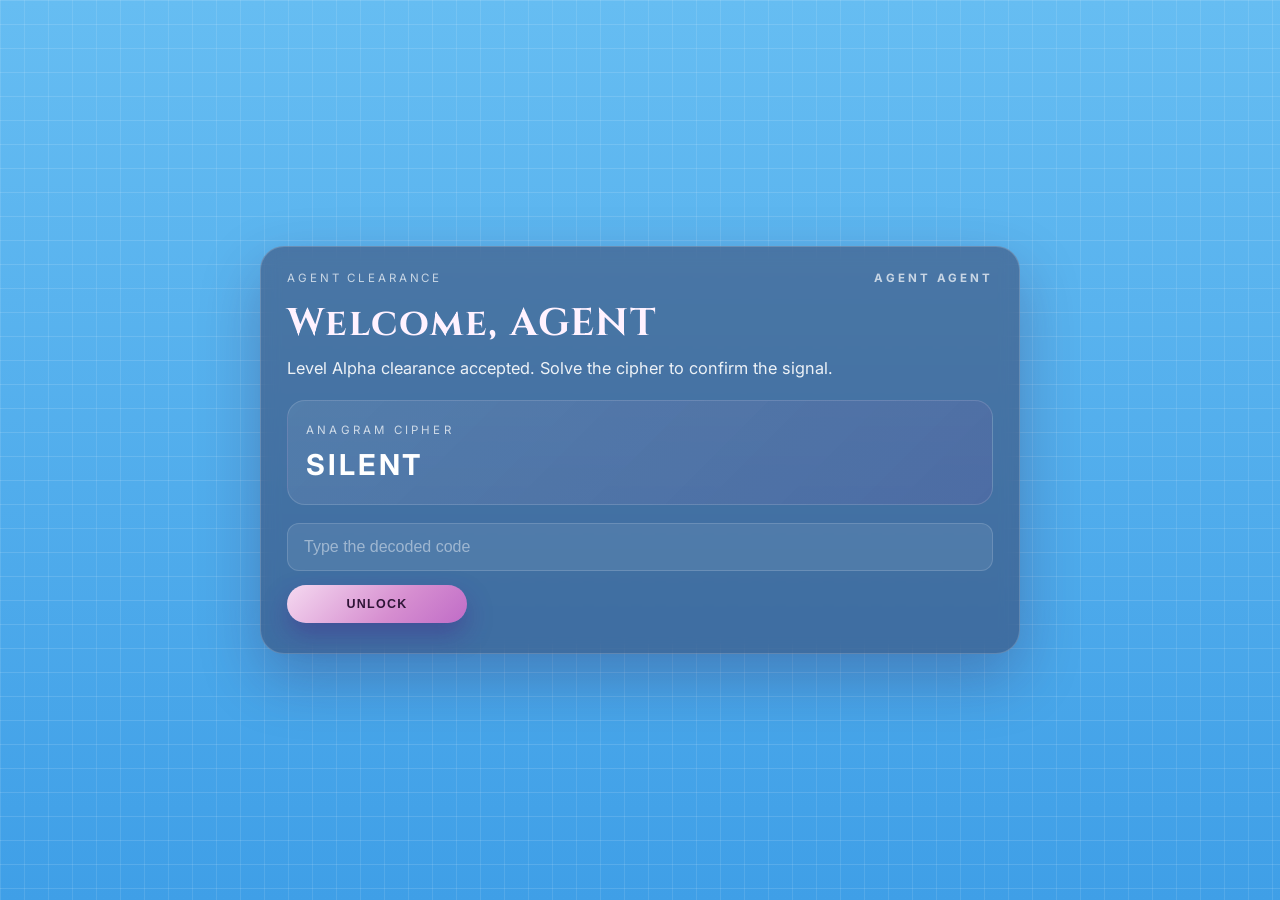
==== cipher.html @ 0b674626 "Finalize the flow as Name + clearance form → hand scan → final anagram cipher page, matching the spy" ====
<!DOCTYPE html>
<html lang="en">
  <head>
    <meta charset="UTF-8" />
    <meta name="viewport" content="width=device-width, initial-scale=1.0" />
    <title>Secret Cipher</title>
    <link rel="preconnect" href="https://fonts.googleapis.com" />
    <link rel="preconnect" href="https://fonts.gstatic.com" crossorigin />
    <link href="https://fonts.googleapis.com/css2?family=Cinzel:wght@400;600;700&family=Inter:wght@400;500;600;700&display=swap" rel="stylesheet" />
    <link rel="stylesheet" href="styles.css" />
  </head>
  <body class="mission-page">
    <main class="mission-panel">
      <div class="mission-top">
        <span>Agent Clearance</span>
        <strong id="agentBadge">AGENT</strong>
      </div>

      <h1 class="mission-header" id="missionTitle">Welcome</h1>
      <p class="mission-copy" id="missionCopy">Access granted. Solve the cipher and confirm the code.</p>

      <section class="code-card">
        <span class="code-label">Anagram Cipher</span>
        <div class="anagram-box" id="anagramText">SILENT</div>
      </section>

      <form class="challenge-form" id="cipherForm">
        <input id="codeInput" type="text" maxlength="20" placeholder="Type the decoded code" aria-label="Secret code" />
        <button type="submit">Unlock</button>
      </form>

      <div class="success-text" id="successText">ACCESS VERIFIED — CODE: LISTEN</div>
    </main>

    <script src="cipher.js"></script>
  </body>
</html>
---- styles.css ----
:root {
  --sky: #7cd2ff;
  --sky-deep: #4db9eb;
  --shell-main: #d4a0d6;
  --shell-light: #f0c9f3;
  --shell-shadow: #b666b4;
  --shell-dark: #8a4e98;
  --powder-pink: #ef9dc8;
  --powder-coral: #ff7a57;
  --accent: #9ef7d7;
  --panel: rgba(35, 18, 40, 0.32);
  --panel-border: rgba(255, 255, 255, 0.18);
  --input-bg: rgba(255, 255, 255, 0.08);
  --text: #f7f3ff;
  --muted: rgba(255, 255, 255, 0.72);
}

* { box-sizing: border-box; }

html, body {
  margin: 0;
  min-height: 100%;
  height: 100%;
  font-family: "Inter", sans-serif;
  background: linear-gradient(180deg, var(--sky) 0%, var(--sky-deep) 100%);
  color: var(--text);
}

body {
  display: grid;
  place-items: center;
  overflow: hidden;
  background-image:
    linear-gradient(rgba(255,255,255,0.17) 1px, transparent 1px),
    linear-gradient(90deg, rgba(255,255,255,0.16) 1px, transparent 1px);
  background-size: 30px 30px;
}

.login-page, .scan-page {
  background: linear-gradient(180deg, var(--sky) 0%, var(--sky-deep) 100%);
}

.login-shell {
  width: min(92vw, 540px);
  padding: 32px 28px 30px;
  border-radius: 24px;
  background: rgba(39, 18, 43, 0.34);
  border: 1px solid rgba(255,255,255,0.14);
  box-shadow: 0 24px 60px rgba(49, 17, 64, 0.28);
  backdrop-filter: blur(8px);
}

.seal {
  display: inline-block;
  margin-bottom: 10px;
  letter-spacing: 0.28rem;
  font-size: 0.72rem;
  font-weight: 700;
  color: rgba(255,255,255,0.72);
}

h1 {
  margin: 0;
  font-family: "Cinzel", serif;
  font-size: clamp(1.8rem, 2.8vw, 3rem);
  letter-spacing: 0.08rem;
  color: #f8e8ff;
}

.agent-form {
  display: grid;
  gap: 18px;
  margin-top: 24px;
}

.field-row {
  display: grid;
  gap: 8px;
}

label {
  font-size: 0.68rem;
  letter-spacing: 0.14rem;
  text-transform: uppercase;
  color: rgba(255,255,255,0.78);
}

input, select {
  width: 100%;
  background: var(--input-bg);
  border: 1px solid rgba(255,255,255,0.16);
  border-radius: 12px;
  color: var(--text);
  padding: 12px 14px;
  font-size: 1rem;
  outline: none;
}

input::placeholder { color: rgba(255,255,255,0.45); }

.primary-btn {
  appearance: none;
  border: none;
  border-radius: 999px;
  background: linear-gradient(135deg, #f5d9f0, #d68ed0 60%, #c06cc7);
  color: #2f1537;
  font-weight: 700;
  letter-spacing: 0.08rem;
  text-transform: uppercase;
  padding: 12px 20px;
  font-size: 0.78rem;
  cursor: pointer;
  box-shadow: 0 12px 26px rgba(73, 20, 128, 0.35);
}

.scene {
  position: relative;
  width: min(92vw, 1000px);
  height: min(92vh, 760px);
  display: flex;
  align-items: center;
  justify-content: center;
}

.compact-shell {
  position: relative;
  width: min(72vw, 640px);
  height: min(62vw, 620px);
  max-height: 620px;
  border-radius: 50% 50% 52% 48% / 50% 50% 45% 45%;
  background: linear-gradient(135deg, #f0c9f3 0%, #d4a0d6 24%, #b666b4 58%, #8a4e98 100%);
  box-shadow:
    0 30px 60px rgba(65, 18, 72, 0.42),
    inset 0 0 0 10px rgba(255,255,255,0.15),
    inset 0 -16px 24px rgba(89, 39, 102, 0.3);
  transform: rotate(-10deg);
}

.compact-shell::before,
.compact-shell::after {
  content: "";
  position: absolute;
  inset: 18px;
  border-radius: 50%;
  border: 10px solid rgba(255,255,255,0.08);
  pointer-events: none;
}

.compact-lid {
  position: absolute;
  inset: 12% 15% 36% 15%;
  border-radius: 50%;
  background: linear-gradient(180deg, rgba(232,160,255,0.2), rgba(118,61,130,0.35));
  border: 3px solid rgba(118, 61, 130, 0.5);
  z-index: 2;
  pointer-events: none;
}

.compact-glow {
  position: absolute;
  inset: 22% 16% 26% 16%;
  border-radius: 50%;
  background: rgba(255,255,255,0.08);
  filter: blur(12px);
  z-index: 1;
  pointer-events: none;
}

.compact-face {
  position: absolute;
  inset: 18% 9% 30% 9%;
  display: grid;
  place-items: center;
  border-radius: 50%;
  background: linear-gradient(180deg, rgba(255,255,255,0.12), rgba(39,24,51,0.18));
  box-shadow: inset 0 0 0 10px rgba(255,255,255,0.1), inset 0 -16px 18px rgba(45,16,61,0.22);
  overflow: hidden;
  z-index: 3;
}

.mirror-frame {
  position: relative;
  width: 82%;
  height: 72%;
  border-radius: 50%;
  background: linear-gradient(135deg, rgba(64,169,230,0.14), rgba(19,42,68,0.3));
  border: 10px solid rgba(198,123,221,0.8);
  box-shadow: inset 0 0 0 10px rgba(255,255,255,0.1), 0 0 24px rgba(255,255,255,0.08);
  overflow: hidden;
}

#camera,
#handCanvas {
  position: absolute;
  inset: 0;
  width: 100%;
  height: 100%;
  object-fit: cover;
  border-radius: 50%;
  background: rgba(0,0,0,0.08);
}

#camera {
  filter: saturate(1.2) contrast(1.1) brightness(0.9);
  transform: scaleX(-1);
}

#handCanvas {
  z-index: 2;
  pointer-events: none;
}

.scan-ring {
  position: absolute;
  inset: 10% 14%;
  border-radius: 50%;
  border: 2px solid rgba(255,255,255,0.38);
  box-shadow: inset 0 0 0 5px rgba(255,255,255,0.08);
  z-index: 3;
  pointer-events: none;
}

.status-strip {
  position: absolute;
  left: 50%;
  bottom: 14%;
  transform: translateX(-50%);
  display: inline-flex;
  align-items: center;
  gap: 8px;
  padding: 8px 16px;
  border-radius: 999px;
  background: rgba(5,16,24,0.42);
  border: 1px solid rgba(255,255,255,0.2);
  box-shadow: 0 0 18px rgba(120,241,204,0.25);
  z-index: 3;
  font-size: 0.72rem;
  letter-spacing: 0.16rem;
  font-weight: 600;
  color: rgba(255,255,255,0.9);
}

.status-dot {
  width: 10px;
  height: 10px;
  border-radius: 50%;
  background: var(--accent);
  box-shadow: 0 0 12px rgba(151,255,207,0.8);
}

.powder-pan {
  position: absolute;
  left: 18%;
  right: 18%;
  bottom: 11%;
  height: 30%;
  border-radius: 50% 50% 46% 46% / 63% 63% 34% 34%;
  background: linear-gradient(180deg, rgba(226,163,208,0.96), rgba(194,99,171,0.96));
  border: 8px solid rgba(135,54,126,0.45);
  box-shadow: inset 0 0 0 8px rgba(255,255,255,0.08);
  display: flex;
  align-items: center;
  justify-content: center;
  overflow: hidden;
  z-index: 4;
}

.scan-panel {
  display: grid;
  gap: 12px;
  width: min(260px, 80%);
  text-align: center;
}

button {
  appearance: none;
  border: none;
  border-radius: 999px;
  background: linear-gradient(135deg, #f5d9f0, #d68ed0 60%, #c06cc7);
  color: #2f1537;
  font-weight: 700;
  letter-spacing: 0.08rem;
  padding: 12px 22px;
  font-size: 0.78rem;
  text-transform: uppercase;
  cursor: pointer;
  box-shadow: 0 12px 26px rgba(73, 20, 128, 0.35);
}

button:hover {
  transform: translateY(-2px);
  box-shadow: 0 18px 28px rgba(73, 20, 128, 0.45);
}

button:active { transform: translateY(1px); }

.mission-page {
  display: grid;
  place-items: center;
  background-image:
    linear-gradient(rgba(255,255,255,0.12) 1px, transparent 1px),
    linear-gradient(90deg, rgba(255,255,255,0.1) 1px, transparent 1px),
    linear-gradient(180deg, #66bdf2 0%, #3f9fe7 100%);
  background-size: 24px 24px, 24px 24px, 100% 100%;
  overflow: auto;
}

.mission-panel {
  width: min(88vw, 760px);
  background: rgba(42, 18, 47, 0.38);
  border: 1px solid rgba(255,255,255,0.18);
  border-radius: 24px;
  padding: 24px 26px 30px;
  box-shadow: 0 24px 60px rgba(49, 17, 64, 0.28);
  backdrop-filter: blur(9px);
}

.mission-top {
  display: flex;
  justify-content: space-between;
  align-items: center;
  gap: 12px;
  letter-spacing: 0.18rem;
  font-size: 0.72rem;
  text-transform: uppercase;
  color: rgba(255,255,255,0.7);
}

.mission-header {
  margin-top: 18px;
  font-family: "Cinzel", serif;
  font-size: clamp(2.1rem, 3vw, 3.8rem);
  line-height: 1.1;
  letter-spacing: 0.08rem;
  color: #fff2ff;
}

.mission-copy {
  margin: 12px 0 0;
  font-size: 1.02rem;
  color: rgba(255,255,255,0.9);
}

.code-card {
  margin-top: 22px;
  border-radius: 18px;
  background: linear-gradient(135deg, rgba(255,255,255,0.08), rgba(133,81,169,0.16));
  border: 1px solid rgba(255,255,255,0.14);
  padding: 22px 18px;
}

.code-label {
  display: block;
  margin-bottom: 10px;
  letter-spacing: 0.2rem;
  text-transform: uppercase;
  font-size: 0.72rem;
  color: rgba(255,255,255,0.72);
}

.anagram-box {
  font-size: clamp(1.8rem, 2vw, 2.6rem);
  font-weight: 700;
  letter-spacing: 0.18rem;
  color: #fff;
  text-transform: uppercase;
}

.challenge-form {
  margin-top: 18px;
  display: grid;
  gap: 14px;
}

.challenge-form input {
  width: 100%;
  padding: 14px 16px;
  border-radius: 12px;
  border: 1px solid rgba(255,255,255,0.15);
  background: rgba(255,255,255,0.08);
  color: #fff;
  font-size: 1rem;
}

.challenge-form input::placeholder { color: rgba(255,255,255,0.45); }

.challenge-form button {
  width: fit-content;
  min-width: 180px;
}

.success-text {
  margin-top: 18px;
  padding: 12px 14px;
  border-radius: 12px;
  background: rgba(18, 70, 59, 0.35);
  border: 1px solid rgba(158,247,215,0.5);
  color: #d9fff1;
  display: none;
}

.success-text.visible { display: block; }

@media (max-width: 700px) {
  .scene {
    width: 100vw;
    height: 100vh;
    padding: 18px 12px 92px;
  }

  .compact-shell {
    width: min(90vw, 520px);
    height: min(88vw, 620px);
  }

  .powder-pan {
    left: 15%;
    right: 15%;
    bottom: 9%;
  }

  .login-shell {
    padding: 26px 20px 24px;
  }

  .mission-panel {
    padding: 20px 18px 24px;
  }

  .mission-top {
    flex-direction: column;
    align-items: flex-start;
  }
}
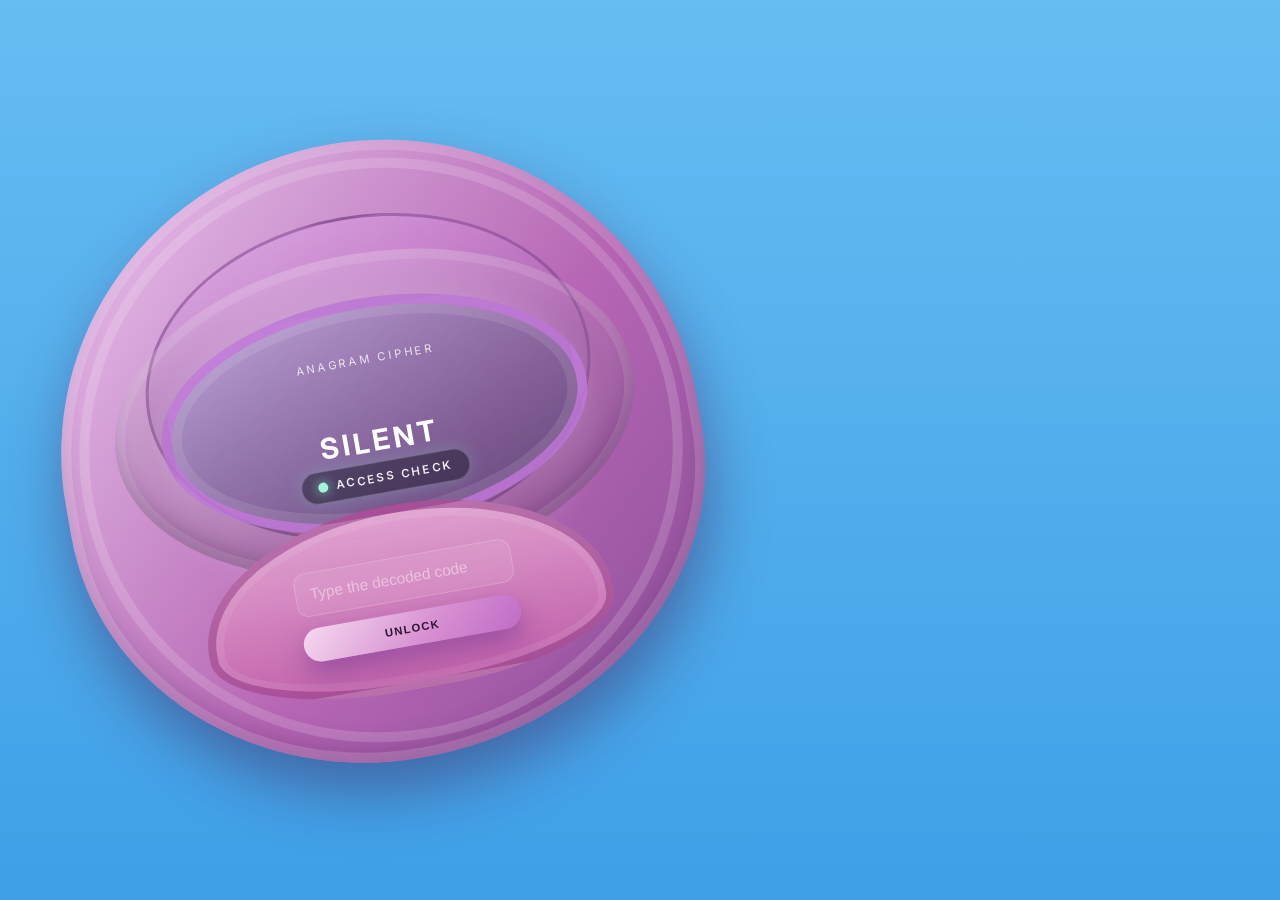
==== commit 2563ce7a: "Shift the solved cipher shell left and reveal the new mission on the right while preserving the same" ====
--- a/cipher.html
+++ b/cipher.html
@@ -10,26 +10,54 @@
     <link rel="stylesheet" href="styles.css" />
   </head>
   <body class="mission-page">
-    <main class="mission-panel">
-      <div class="mission-top">
-        <span>Agent Clearance</span>
-        <strong id="agentBadge">AGENT</strong>
-      </div>
+    <main class="mission-layout" id="missionLayout">
+      <section class="cipher-visual" aria-label="Cipher challenge panel">
+        <div class="compact-shell">
+          <div class="compact-lid"></div>
+          <div class="compact-glow"></div>
 
-      <h1 class="mission-header" id="missionTitle">Welcome</h1>
-      <p class="mission-copy" id="missionCopy">Access granted. Solve the cipher and confirm the code.</p>
+          <div class="compact-face">
+            <div class="mirror-frame">
+              <div class="scan-ring"></div>
+              <div class="cipher-display">
+                <span class="code-label">Anagram Cipher</span>
+                <div class="anagram-box" id="anagramText">SILENT</div>
+              </div>
+              <div class="status-strip">
+                <span class="status-dot"></span>
+                <span id="scanLabel">ACCESS CHECK</span>
+              </div>
+            </div>
+          </div>
 
-      <section class="code-card">
-        <span class="code-label">Anagram Cipher</span>
-        <div class="anagram-box" id="anagramText">SILENT</div>
+          <div class="powder-pan">
+            <form class="challenge-form" id="cipherForm">
+              <input id="codeInput" type="text" maxlength="20" placeholder="Type the decoded code" aria-label="Secret code" />
+              <button type="submit">Unlock</button>
+            </form>
+          </div>
+        </div>
       </section>
 
-      <form class="challenge-form" id="cipherForm">
-        <input id="codeInput" type="text" maxlength="20" placeholder="Type the decoded code" aria-label="Secret code" />
-        <button type="submit">Unlock</button>
-      </form>
+      <aside class="mission-panel mission-brief" id="missionBrief" aria-live="polite">
+        <div class="mission-top">
+          <span>Agent Clearance</span>
+          <strong id="agentBadge">AGENT</strong>
+        </div>
 
-      <div class="success-text" id="successText">ACCESS VERIFIED — CODE: LISTEN</div>
+        <h1 class="mission-header" id="missionTitle">Welcome</h1>
+        <p class="mission-copy" id="missionCopy">Access granted. Solve the cipher and confirm the code.</p>
+
+        <div class="success-text" id="successText">ACCESS VERIFIED — CODE: LISTEN</div>
+
+        <div class="briefing-box">
+          <h2>New Mission</h2>
+          <p>
+            Secure the encrypted courier before dawn. Maintain your disguise, avoid visual detection,
+            and extract the package without leaving a trace. The target is moving through the abandoned tower district at 02:17.
+          </p>
+        </div>
+      </aside>
     </main>
 
     <script src="cipher.js"></script>
--- a/styles.css
+++ b/styles.css
@@ -36,90 +36,39 @@
   background-size: 30px 30px;
 }
 
-.login-page, .scan-page {
-  background: linear-gradient(180deg, var(--sky) 0%, var(--sky-deep) 100%);
-}
-
-.login-shell {
-  width: min(92vw, 540px);
-  padding: 32px 28px 30px;
-  border-radius: 24px;
-  background: rgba(39, 18, 43, 0.34);
-  border: 1px solid rgba(255,255,255,0.14);
-  box-shadow: 0 24px 60px rgba(49, 17, 64, 0.28);
-  backdrop-filter: blur(8px);
-}
-
-.seal {
-  display: inline-block;
-  margin-bottom: 10px;
-  letter-spacing: 0.28rem;
-  font-size: 0.72rem;
-  font-weight: 700;
-  color: rgba(255,255,255,0.72);
-}
-
-h1 {
-  margin: 0;
-  font-family: "Cinzel", serif;
-  font-size: clamp(1.8rem, 2.8vw, 3rem);
-  letter-spacing: 0.08rem;
-  color: #f8e8ff;
-}
-
-.agent-form {
-  display: grid;
-  gap: 18px;
-  margin-top: 24px;
-}
-
-.field-row {
-  display: grid;
-  gap: 8px;
-}
-
-label {
-  font-size: 0.68rem;
-  letter-spacing: 0.14rem;
-  text-transform: uppercase;
-  color: rgba(255,255,255,0.78);
-}
-
-input, select {
-  width: 100%;
-  background: var(--input-bg);
-  border: 1px solid rgba(255,255,255,0.16);
-  border-radius: 12px;
-  color: var(--text);
-  padding: 12px 14px;
-  font-size: 1rem;
-  outline: none;
-}
-
-input::placeholder { color: rgba(255,255,255,0.45); }
-
-.primary-btn {
-  appearance: none;
-  border: none;
-  border-radius: 999px;
-  background: linear-gradient(135deg, #f5d9f0, #d68ed0 60%, #c06cc7);
-  color: #2f1537;
-  font-weight: 700;
-  letter-spacing: 0.08rem;
-  text-transform: uppercase;
-  padding: 12px 20px;
-  font-size: 0.78rem;
-  cursor: pointer;
-  box-shadow: 0 12px 26px rgba(73, 20, 128, 0.35);
-}
-
-.scene {
+.mission-page {
+  display: grid;
+  place-items: center;
+  overflow: auto;
+  background: linear-gradient(180deg, #66bdf2 0%, #3f9fe7 100%);
+}
+
+.mission-layout {
   position: relative;
-  width: min(92vw, 1000px);
-  height: min(92vh, 760px);
+  width: min(1200px, 92vw);
+  min-height: min(90vh, 760px);
   display: flex;
   align-items: center;
   justify-content: center;
+  gap: clamp(18px, 3vw, 54px);
+  transition: all 0.7s ease;
+}
+
+.mission-layout.is-solved {
+  justify-content: space-between;
+}
+
+.cipher-visual {
+  position: relative;
+  width: min(52vw, 560px);
+  min-width: 320px;
+  transition: transform 0.8s ease, opacity 0.8s ease, filter 0.8s ease;
+}
+
+.mission-layout.is-solved .cipher-visual {
+  transform: translateX(-30px) scale(0.96);
+  opacity: 0.82;
+  filter: saturate(1.05);
 }
 
 .compact-shell {
@@ -189,41 +138,36 @@
   overflow: hidden;
 }
 
-#camera,
-#handCanvas {
-  position: absolute;
-  inset: 0;
-  width: 100%;
-  height: 100%;
-  object-fit: cover;
-  border-radius: 50%;
-  background: rgba(0,0,0,0.08);
-}
-
-#camera {
-  filter: saturate(1.2) contrast(1.1) brightness(0.9);
-  transform: scaleX(-1);
-}
-
-#handCanvas {
+.cipher-display {
+  position: absolute;
+  inset: 10% 14% 18% 14%;
+  display: grid;
+  place-items: center;
+  text-align: center;
   z-index: 2;
-  pointer-events: none;
-}
-
-.scan-ring {
-  position: absolute;
-  inset: 10% 14%;
-  border-radius: 50%;
-  border: 2px solid rgba(255,255,255,0.38);
-  box-shadow: inset 0 0 0 5px rgba(255,255,255,0.08);
-  z-index: 3;
-  pointer-events: none;
+}
+
+.code-label {
+  display: block;
+  margin-bottom: 10px;
+  letter-spacing: 0.18rem;
+  text-transform: uppercase;
+  font-size: 0.7rem;
+  color: rgba(255,255,255,0.8);
+}
+
+.anagram-box {
+  font-size: clamp(1.8rem, 2vw, 2.8rem);
+  font-weight: 700;
+  letter-spacing: 0.2rem;
+  text-transform: uppercase;
+  color: #fff;
 }
 
 .status-strip {
   position: absolute;
   left: 50%;
-  bottom: 14%;
+  bottom: 12%;
   transform: translateX(-50%);
   display: inline-flex;
   align-items: center;
@@ -265,14 +209,26 @@
   z-index: 4;
 }
 
-.scan-panel {
+.challenge-form {
+  width: min(220px, 80%);
   display: grid;
   gap: 12px;
-  width: min(260px, 80%);
-  text-align: center;
-}
-
-button {
+  padding-top: 8px;
+}
+
+.challenge-form input {
+  width: 100%;
+  padding: 12px 14px;
+  border-radius: 12px;
+  border: 1px solid rgba(255,255,255,0.18);
+  background: rgba(255,255,255,0.08);
+  color: #fff;
+  font-size: 0.96rem;
+}
+
+.challenge-form input::placeholder { color: rgba(255,255,255,0.45); }
+
+.challenge-form button {
   appearance: none;
   border: none;
   border-radius: 999px;
@@ -280,39 +236,31 @@
   color: #2f1537;
   font-weight: 700;
   letter-spacing: 0.08rem;
-  padding: 12px 22px;
-  font-size: 0.78rem;
   text-transform: uppercase;
+  padding: 11px 16px;
+  font-size: 0.7rem;
   cursor: pointer;
   box-shadow: 0 12px 26px rgba(73, 20, 128, 0.35);
 }
 
-button:hover {
-  transform: translateY(-2px);
-  box-shadow: 0 18px 28px rgba(73, 20, 128, 0.45);
-}
-
-button:active { transform: translateY(1px); }
-
-.mission-page {
-  display: grid;
-  place-items: center;
-  background-image:
-    linear-gradient(rgba(255,255,255,0.12) 1px, transparent 1px),
-    linear-gradient(90deg, rgba(255,255,255,0.1) 1px, transparent 1px),
-    linear-gradient(180deg, #66bdf2 0%, #3f9fe7 100%);
-  background-size: 24px 24px, 24px 24px, 100% 100%;
-  overflow: auto;
-}
-
 .mission-panel {
-  width: min(88vw, 760px);
+  width: min(54vw, 560px);
   background: rgba(42, 18, 47, 0.38);
   border: 1px solid rgba(255,255,255,0.18);
   border-radius: 24px;
   padding: 24px 26px 30px;
   box-shadow: 0 24px 60px rgba(49, 17, 64, 0.28);
   backdrop-filter: blur(9px);
+  opacity: 0;
+  transform: translateX(30px);
+  pointer-events: none;
+  transition: all 0.8s ease;
+}
+
+.mission-layout.is-solved .mission-panel {
+  opacity: 1;
+  transform: translateX(0);
+  pointer-events: auto;
 }
 
 .mission-top {
@@ -336,57 +284,9 @@
 }
 
 .mission-copy {
-  margin: 12px 0 0;
+  margin: 10px 0 0;
   font-size: 1.02rem;
   color: rgba(255,255,255,0.9);
-}
-
-.code-card {
-  margin-top: 22px;
-  border-radius: 18px;
-  background: linear-gradient(135deg, rgba(255,255,255,0.08), rgba(133,81,169,0.16));
-  border: 1px solid rgba(255,255,255,0.14);
-  padding: 22px 18px;
-}
-
-.code-label {
-  display: block;
-  margin-bottom: 10px;
-  letter-spacing: 0.2rem;
-  text-transform: uppercase;
-  font-size: 0.72rem;
-  color: rgba(255,255,255,0.72);
-}
-
-.anagram-box {
-  font-size: clamp(1.8rem, 2vw, 2.6rem);
-  font-weight: 700;
-  letter-spacing: 0.18rem;
-  color: #fff;
-  text-transform: uppercase;
-}
-
-.challenge-form {
-  margin-top: 18px;
-  display: grid;
-  gap: 14px;
-}
-
-.challenge-form input {
-  width: 100%;
-  padding: 14px 16px;
-  border-radius: 12px;
-  border: 1px solid rgba(255,255,255,0.15);
-  background: rgba(255,255,255,0.08);
-  color: #fff;
-  font-size: 1rem;
-}
-
-.challenge-form input::placeholder { color: rgba(255,255,255,0.45); }
-
-.challenge-form button {
-  width: fit-content;
-  min-width: 180px;
 }
 
 .success-text {
@@ -401,34 +301,50 @@
 
 .success-text.visible { display: block; }
 
-@media (max-width: 700px) {
-  .scene {
-    width: 100vw;
-    height: 100vh;
-    padding: 18px 12px 92px;
-  }
-
-  .compact-shell {
-    width: min(90vw, 520px);
-    height: min(88vw, 620px);
-  }
-
-  .powder-pan {
-    left: 15%;
-    right: 15%;
-    bottom: 9%;
-  }
-
-  .login-shell {
-    padding: 26px 20px 24px;
+.briefing-box {
+  margin-top: 22px;
+  border-radius: 18px;
+  background: linear-gradient(135deg, rgba(255,255,255,0.08), rgba(133,81,169,0.16));
+  border: 1px solid rgba(255,255,255,0.14);
+  padding: 22px 18px;
+}
+
+.briefing-box h2 {
+  margin: 0 0 12px;
+  font-family: "Cinzel", serif;
+  letter-spacing: 0.08rem;
+  font-size: 1.6rem;
+  color: #fff;
+}
+
+.briefing-box p {
+  margin: 0;
+  color: rgba(255,255,255,0.9);
+  line-height: 1.7;
+}
+
+@media (max-width: 820px) {
+  .mission-layout {
+    flex-direction: column;
+    justify-content: center;
+    gap: 18px;
+    padding: 28px 12px 52px;
+  }
+
+  .mission-panel,
+  .cipher-visual {
+    width: min(94vw, 560px);
+  }
+
+  .mission-layout.is-solved .cipher-visual {
+    transform: translateY(-10px) scale(0.98);
   }
 
   .mission-panel {
-    padding: 20px 18px 24px;
-  }
-
-  .mission-top {
-    flex-direction: column;
-    align-items: flex-start;
-  }
-}
+    transform: translateY(18px);
+  }
+
+  .mission-layout.is-solved .mission-panel {
+    transform: translateY(0);
+  }
+}
